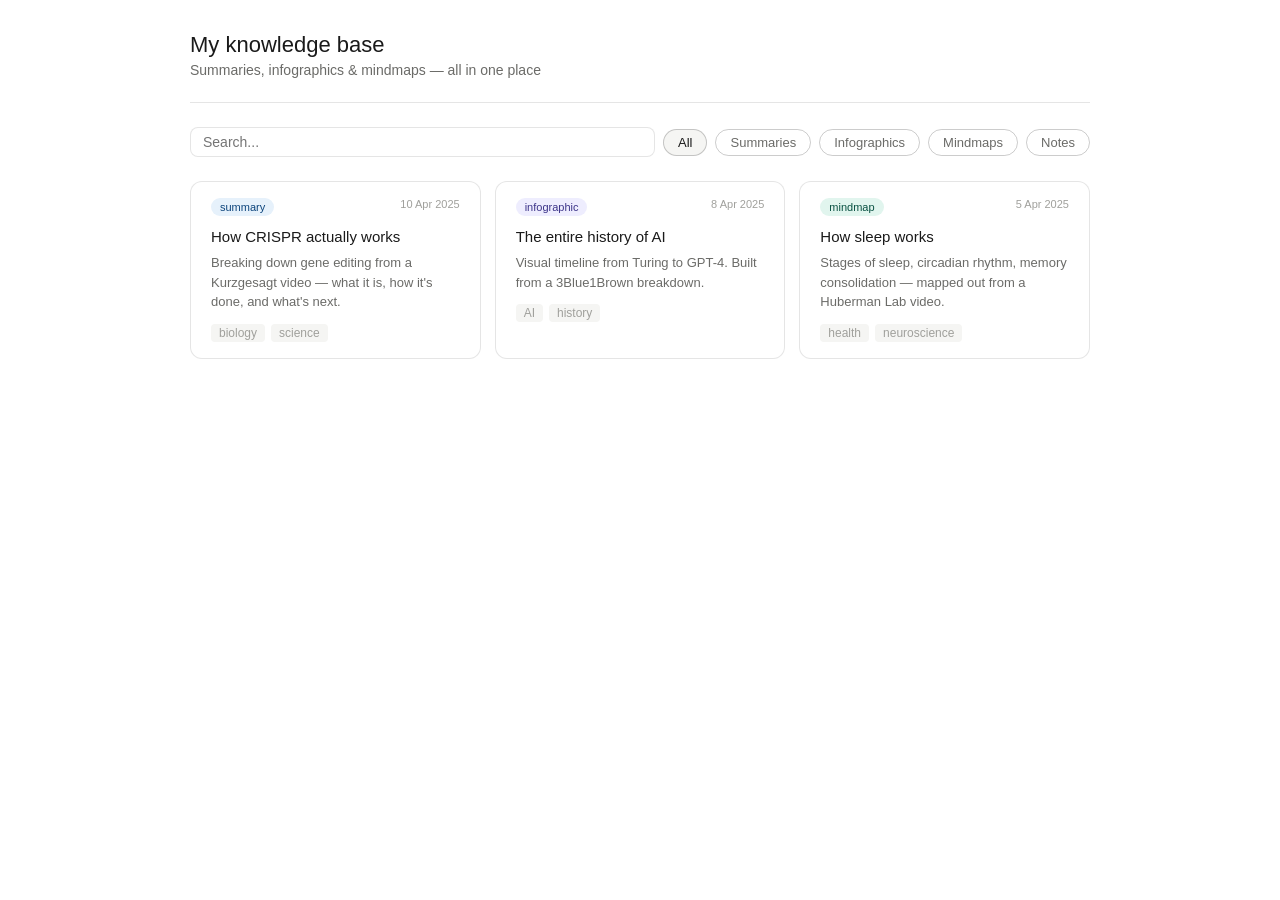
==== index.html @ 6d64b513 "Add initial HTML structure and JSON data for knowledge base" ====
<!DOCTYPE html>
<html lang="en">
<head>
  <meta charset="UTF-8" />
  <meta name="viewport" content="width=device-width, initial-scale=1.0" />
  <title>My Knowledge Base</title>
  <style>
    *, *::before, *::after { box-sizing: border-box; margin: 0; padding: 0; }

    :root {
      --bg: #ffffff;
      --bg-secondary: #f5f5f3;
      --text: #1a1a1a;
      --text-secondary: #6b6b68;
      --text-tertiary: #a0a09c;
      --border: rgba(0,0,0,0.1);
      --border-hover: rgba(0,0,0,0.2);
      --radius-md: 8px;
      --radius-lg: 12px;
    }

    @media (prefers-color-scheme: dark) {
      :root {
        --bg: #1c1c1a;
        --bg-secondary: #2a2a28;
        --text: #f0ede8;
        --text-secondary: #9a9892;
        --text-tertiary: #6a6866;
        --border: rgba(255,255,255,0.1);
        --border-hover: rgba(255,255,255,0.2);
      }
      .badge-summary { background: #0c447c !important; color: #b5d4f4 !important; }
      .badge-infographic { background: #3c3489 !important; color: #cecbf6 !important; }
      .badge-mindmap { background: #085041 !important; color: #9fe1cb !important; }
      .badge-notes { background: #633806 !important; color: #fac775 !important; }
      .tag { background: #2a2a28 !important; color: #9a9892 !important; }
    }

    body {
      font-family: -apple-system, BlinkMacSystemFont, 'Segoe UI', sans-serif;
      background: var(--bg);
      color: var(--text);
      min-height: 100vh;
      padding: 0 1rem;
    }

    .container { max-width: 900px; margin: 0 auto; }

    .header {
      padding: 2rem 0 1.5rem;
      border-bottom: 0.5px solid var(--border);
      margin-bottom: 1.5rem;
    }
    .header h1 { font-size: 22px; font-weight: 500; }
    .header p { font-size: 14px; color: var(--text-secondary); margin-top: 4px; }

    .controls {
      display: flex;
      gap: 8px;
      flex-wrap: wrap;
      margin-bottom: 1.5rem;
      align-items: center;
    }

    .search {
      flex: 1;
      min-width: 160px;
      font-size: 14px;
      padding: 6px 12px;
      border-radius: var(--radius-md);
      border: 0.5px solid var(--border);
      background: var(--bg);
      color: var(--text);
      outline: none;
    }
    .search:focus { border-color: var(--border-hover); }

    .filter-btn {
      font-size: 13px;
      padding: 5px 14px;
      border-radius: 20px;
      border: 0.5px solid var(--border-hover);
      background: transparent;
      color: var(--text-secondary);
      cursor: pointer;
      transition: all 0.15s;
      font-family: inherit;
    }
    .filter-btn:hover { background: var(--bg-secondary); }
    .filter-btn.active {
      background: var(--bg-secondary);
      color: var(--text);
      border-color: var(--border-hover);
      font-weight: 500;
    }

    .grid {
      display: grid;
      grid-template-columns: repeat(auto-fill, minmax(220px, 1fr));
      gap: 14px;
      padding-bottom: 3rem;
    }

    .card {
      background: var(--bg);
      border: 0.5px solid var(--border);
      border-radius: var(--radius-lg);
      padding: 1rem 1.25rem;
      cursor: pointer;
      transition: border-color 0.15s;
      text-decoration: none;
      display: block;
      color: inherit;
    }
    .card:hover { border-color: var(--border-hover); }

    .card-top {
      display: flex;
      justify-content: space-between;
      align-items: flex-start;
      margin-bottom: 10px;
    }

    .badge {
      font-size: 11px;
      padding: 3px 9px;
      border-radius: 20px;
      font-weight: 500;
    }
    .badge-summary    { background: #E6F1FB; color: #0C447C; }
    .badge-infographic{ background: #EEEDFE; color: #3C3489; }
    .badge-mindmap    { background: #E1F5EE; color: #085041; }
    .badge-notes      { background: #FAEEDA; color: #633806; }

    .card-date { font-size: 11px; color: var(--text-tertiary); }
    .card-title { font-size: 15px; font-weight: 500; margin-bottom: 6px; line-height: 1.4; }
    .card-desc { font-size: 13px; color: var(--text-secondary); line-height: 1.5; }

    .card-footer {
      margin-top: 12px;
      display: flex;
      gap: 6px;
      flex-wrap: wrap;
    }
    .tag {
      font-size: 12px;
      background: var(--bg-secondary);
      color: var(--text-tertiary);
      padding: 2px 8px;
      border-radius: 4px;
    }

    .empty {
      text-align: center;
      padding: 4rem 1rem;
      color: var(--text-tertiary);
      font-size: 14px;
      grid-column: 1 / -1;
    }
  </style>
</head>
<body>
  <div class="container">
    <div class="header">
      <h1>My knowledge base</h1>
      <p>Summaries, infographics & mindmaps — all in one place</p>
    </div>

    <div class="controls">
      <input class="search" type="text" id="search" placeholder="Search..." oninput="render()" />
      <button class="filter-btn active" data-type="all"         onclick="setFilter('all')">All</button>
      <button class="filter-btn"        data-type="summary"     onclick="setFilter('summary')">Summaries</button>
      <button class="filter-btn"        data-type="infographic" onclick="setFilter('infographic')">Infographics</button>
      <button class="filter-btn"        data-type="mindmap"     onclick="setFilter('mindmap')">Mindmaps</button>
      <button class="filter-btn"        data-type="notes"       onclick="setFilter('notes')">Notes</button>
    </div>

    <div class="grid" id="grid"></div>
  </div>

  <script>
    let posts = [];
    let activeFilter = 'all';

    async function loadPosts() {
      const res = await fetch('posts.json');
      posts = await res.json();
      render();
    }

    function setFilter(type) {
      activeFilter = type;
      document.querySelectorAll('.filter-btn').forEach(b =>
        b.classList.toggle('active', b.dataset.type === type)
      );
      render();
    }

    function render() {
      const q = document.getElementById('search').value.toLowerCase();
      const filtered = posts.filter(p => {
        const matchType = activeFilter === 'all' || p.type === activeFilter;
        const matchQ = !q ||
          p.title.toLowerCase().includes(q) ||
          p.desc.toLowerCase().includes(q) ||
          (p.tags || []).some(t => t.toLowerCase().includes(q));
        return matchType && matchQ;
      });

      const grid = document.getElementById('grid');

      if (filtered.length === 0) {
        grid.innerHTML = '<div class="empty">No posts found.</div>';
        return;
      }

      grid.innerHTML = filtered.map(p => `
        <a class="card" href="posts/${p.file}">
          <div class="card-top">
            <span class="badge badge-${p.type}">${p.type}</span>
            <span class="card-date">${formatDate(p.date)}</span>
          </div>
          <div class="card-title">${p.title}</div>
          <div class="card-desc">${p.desc}</div>
          <div class="card-footer">
            ${(p.tags || []).map(t => `<span class="tag">${t}</span>`).join('')}
          </div>
        </a>
      `).join('');
    }

    function formatDate(d) {
      return new Date(d).toLocaleDateString('en-GB', { day: 'numeric', month: 'short', year: 'numeric' });
    }

    loadPosts();
  </script>
</body>
</html>
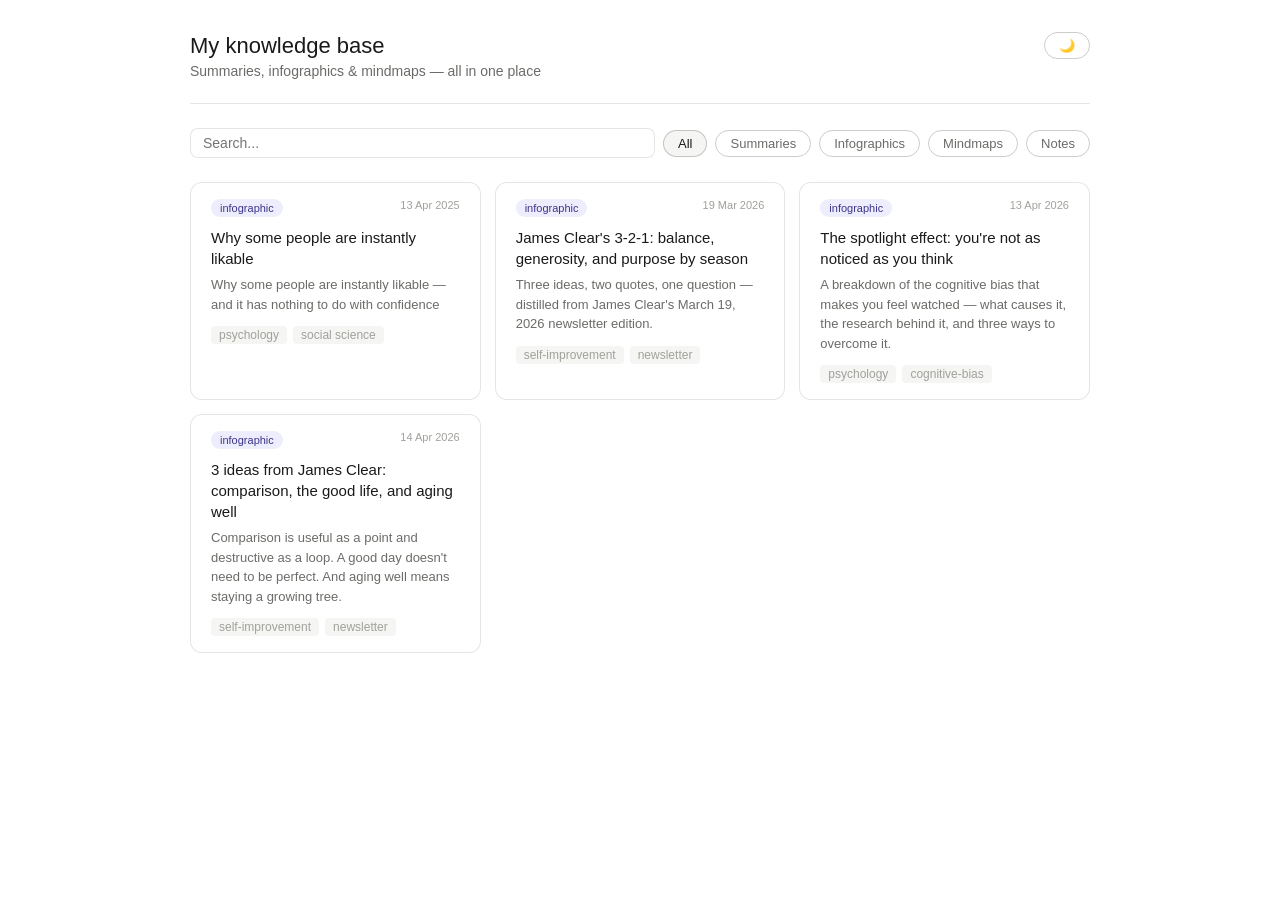
==== commit 340751bc: "feat: add four new blog posts and update index page with post links" ====
--- a/index.html
+++ b/index.html
@@ -1,6 +1,13 @@
 <!DOCTYPE html>
 <html lang="en">
 <head>
+  <script>
+    const savedTheme = localStorage.getItem('theme') || 'system';
+    const prefersDark = window.matchMedia('(prefers-color-scheme: dark)').matches;
+    if (savedTheme === 'dark' || (savedTheme === 'system' && prefersDark)) {
+      document.documentElement.setAttribute('data-theme', 'dark');
+    }
+  </script>
   <meta charset="UTF-8" />
   <meta name="viewport" content="width=device-width, initial-scale=1.0" />
   <title>My Knowledge Base</title>
@@ -19,22 +26,20 @@
       --radius-lg: 12px;
     }
 
-    @media (prefers-color-scheme: dark) {
-      :root {
-        --bg: #1c1c1a;
-        --bg-secondary: #2a2a28;
-        --text: #f0ede8;
-        --text-secondary: #9a9892;
-        --text-tertiary: #6a6866;
-        --border: rgba(255,255,255,0.1);
-        --border-hover: rgba(255,255,255,0.2);
-      }
-      .badge-summary { background: #0c447c !important; color: #b5d4f4 !important; }
-      .badge-infographic { background: #3c3489 !important; color: #cecbf6 !important; }
-      .badge-mindmap { background: #085041 !important; color: #9fe1cb !important; }
-      .badge-notes { background: #633806 !important; color: #fac775 !important; }
-      .tag { background: #2a2a28 !important; color: #9a9892 !important; }
-    }
+    [data-theme="dark"] {
+      --bg: #1c1c1a;
+      --bg-secondary: #2a2a28;
+      --text: #f0ede8;
+      --text-secondary: #9a9892;
+      --text-tertiary: #6a6866;
+      --border: rgba(255,255,255,0.1);
+      --border-hover: rgba(255,255,255,0.2);
+    }
+    [data-theme="dark"] .badge-summary { background: #0c447c !important; color: #b5d4f4 !important; }
+    [data-theme="dark"] .badge-infographic { background: #3c3489 !important; color: #cecbf6 !important; }
+    [data-theme="dark"] .badge-mindmap { background: #085041 !important; color: #9fe1cb !important; }
+    [data-theme="dark"] .badge-notes { background: #633806 !important; color: #fac775 !important; }
+    [data-theme="dark"] .tag { background: #2a2a28 !important; color: #9a9892 !important; }
 
     body {
       font-family: -apple-system, BlinkMacSystemFont, 'Segoe UI', sans-serif;
@@ -162,7 +167,10 @@
 <body>
   <div class="container">
     <div class="header">
-      <h1>My knowledge base</h1>
+      <div style="display: flex; justify-content: space-between; align-items: center;">
+        <h1>My knowledge base</h1>
+        <button id="theme-toggle" class="filter-btn" onclick="toggleTheme()" title="Toggle Day/Night Mode">🌙</button>
+      </div>
       <p>Summaries, infographics & mindmaps — all in one place</p>
     </div>
 
@@ -233,6 +241,20 @@
       return new Date(d).toLocaleDateString('en-GB', { day: 'numeric', month: 'short', year: 'numeric' });
     }
 
+    function toggleTheme() {
+      const current = document.documentElement.getAttribute('data-theme') === 'dark' ? 'dark' : 'light';
+      const toTheme = current === 'dark' ? 'light' : 'dark';
+      document.documentElement.setAttribute('data-theme', toTheme);
+      localStorage.setItem('theme', toTheme);
+      updateThemeToggleIcon();
+    }
+
+    function updateThemeToggleIcon() {
+      const isDark = document.documentElement.getAttribute('data-theme') === 'dark';
+      document.getElementById('theme-toggle').textContent = isDark ? '☀️' : '🌙';
+    }
+
+    updateThemeToggleIcon();
     loadPosts();
   </script>
 </body>
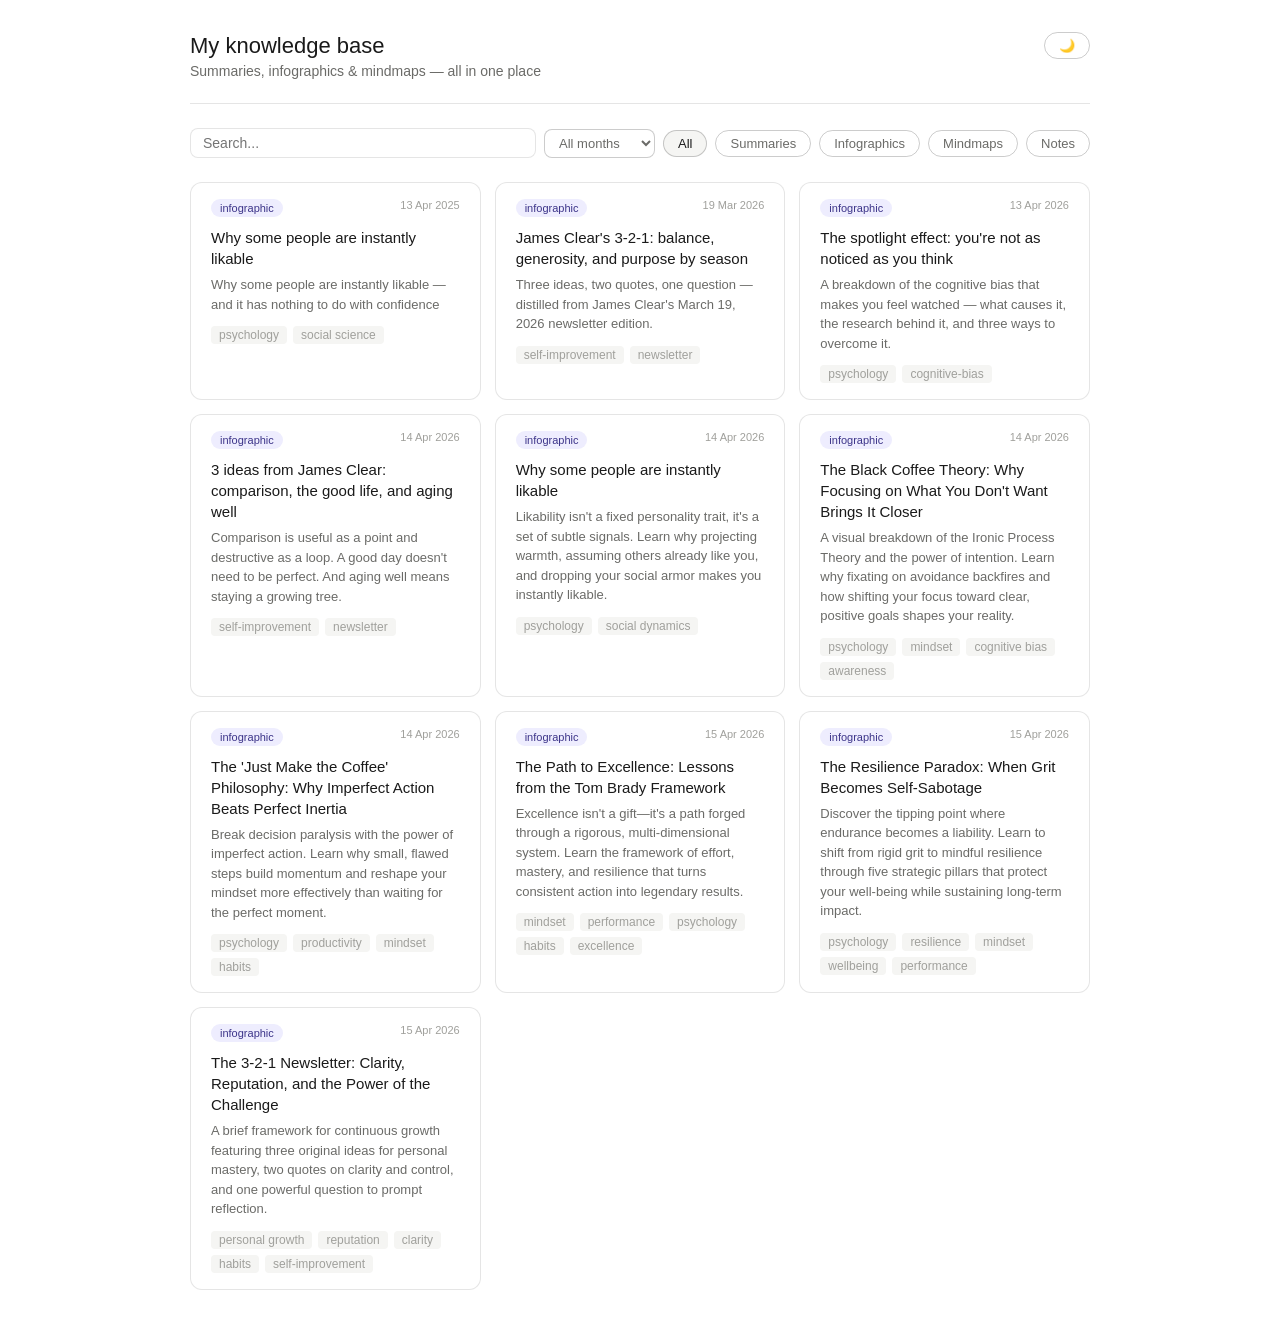
==== commit 7c38f241: "feat: add date filtering dropdown to index page to filter posts by month" ====
--- a/index.html
+++ b/index.html
@@ -79,6 +79,20 @@
       outline: none;
     }
     .search:focus { border-color: var(--border-hover); }
+
+    .date-filter {
+      font-size: 13px;
+      padding: 5px 10px;
+      border-radius: var(--radius-md);
+      border: 0.5px solid var(--border-hover);
+      background: var(--bg);
+      color: var(--text-secondary);
+      cursor: pointer;
+      font-family: inherit;
+      outline: none;
+      transition: border-color 0.15s;
+    }
+    .date-filter:focus { border-color: var(--border-hover); color: var(--text); }
 
     .filter-btn {
       font-size: 13px;
@@ -176,6 +190,9 @@
 
     <div class="controls">
       <input class="search" type="text" id="search" placeholder="Search..." oninput="render()" />
+      <select class="date-filter" id="date-filter" onchange="render()">
+        <option value="all">All months</option>
+      </select>
       <button class="filter-btn active" data-type="all"         onclick="setFilter('all')">All</button>
       <button class="filter-btn"        data-type="summary"     onclick="setFilter('summary')">Summaries</button>
       <button class="filter-btn"        data-type="infographic" onclick="setFilter('infographic')">Infographics</button>
@@ -193,7 +210,25 @@
     async function loadPosts() {
       const res = await fetch('posts.json');
       posts = await res.json();
+      populateDateFilter();
       render();
+    }
+
+    function populateDateFilter() {
+      // Collect unique YYYY-MM keys, sorted newest first
+      const monthSet = new Set(
+        posts.map(p => p.date.slice(0, 7))
+      );
+      const months = [...monthSet].sort((a, b) => b.localeCompare(a));
+      const sel = document.getElementById('date-filter');
+      months.forEach(ym => {
+        const [y, m] = ym.split('-');
+        const label = new Date(+y, +m - 1, 1).toLocaleDateString('en-GB', { month: 'long', year: 'numeric' });
+        const opt = document.createElement('option');
+        opt.value = ym;
+        opt.textContent = label;
+        sel.appendChild(opt);
+      });
     }
 
     function setFilter(type) {
@@ -206,13 +241,15 @@
 
     function render() {
       const q = document.getElementById('search').value.toLowerCase();
+      const dateVal = document.getElementById('date-filter').value;
       const filtered = posts.filter(p => {
         const matchType = activeFilter === 'all' || p.type === activeFilter;
+        const matchDate = dateVal === 'all' || p.date.startsWith(dateVal);
         const matchQ = !q ||
           p.title.toLowerCase().includes(q) ||
           p.desc.toLowerCase().includes(q) ||
           (p.tags || []).some(t => t.toLowerCase().includes(q));
-        return matchType && matchQ;
+        return matchType && matchDate && matchQ;
       });
 
       const grid = document.getElementById('grid');
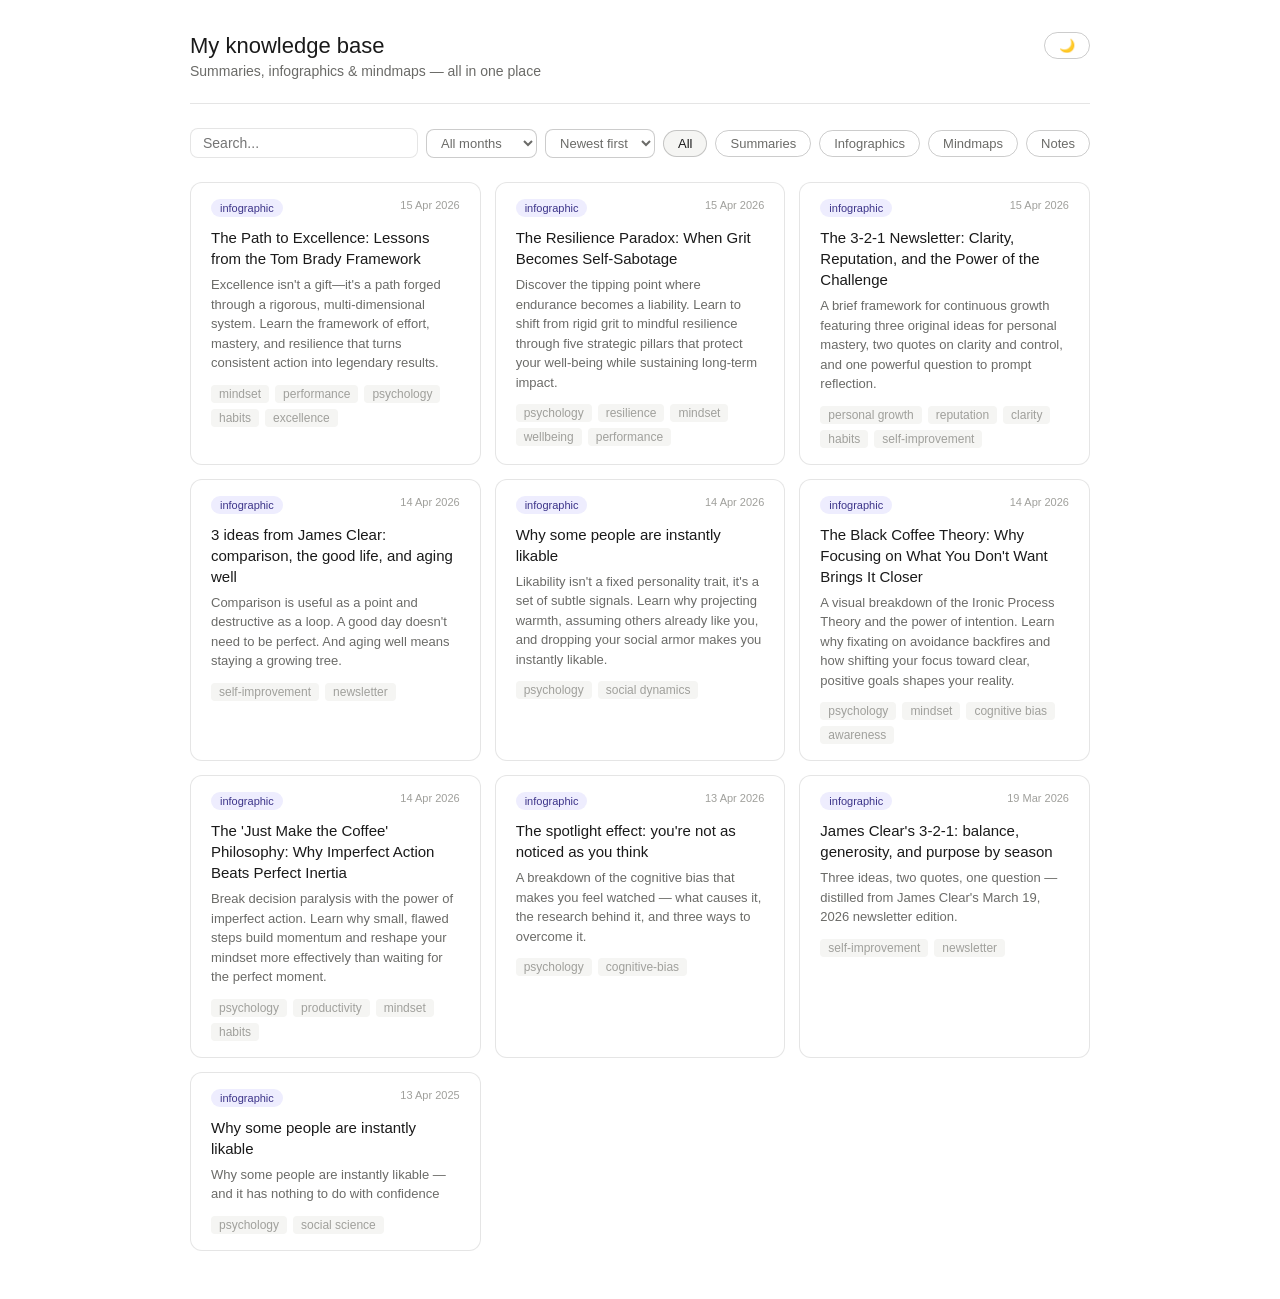
==== commit 647f20a3: "feat: implement dynamic post filtering, sorting, and theme toggling with URL state synchronization" ====
--- a/index.html
+++ b/index.html
@@ -11,172 +11,7 @@
   <meta charset="UTF-8" />
   <meta name="viewport" content="width=device-width, initial-scale=1.0" />
   <title>My Knowledge Base</title>
-  <style>
-    *, *::before, *::after { box-sizing: border-box; margin: 0; padding: 0; }
-
-    :root {
-      --bg: #ffffff;
-      --bg-secondary: #f5f5f3;
-      --text: #1a1a1a;
-      --text-secondary: #6b6b68;
-      --text-tertiary: #a0a09c;
-      --border: rgba(0,0,0,0.1);
-      --border-hover: rgba(0,0,0,0.2);
-      --radius-md: 8px;
-      --radius-lg: 12px;
-    }
-
-    [data-theme="dark"] {
-      --bg: #1c1c1a;
-      --bg-secondary: #2a2a28;
-      --text: #f0ede8;
-      --text-secondary: #9a9892;
-      --text-tertiary: #6a6866;
-      --border: rgba(255,255,255,0.1);
-      --border-hover: rgba(255,255,255,0.2);
-    }
-    [data-theme="dark"] .badge-summary { background: #0c447c !important; color: #b5d4f4 !important; }
-    [data-theme="dark"] .badge-infographic { background: #3c3489 !important; color: #cecbf6 !important; }
-    [data-theme="dark"] .badge-mindmap { background: #085041 !important; color: #9fe1cb !important; }
-    [data-theme="dark"] .badge-notes { background: #633806 !important; color: #fac775 !important; }
-    [data-theme="dark"] .tag { background: #2a2a28 !important; color: #9a9892 !important; }
-
-    body {
-      font-family: -apple-system, BlinkMacSystemFont, 'Segoe UI', sans-serif;
-      background: var(--bg);
-      color: var(--text);
-      min-height: 100vh;
-      padding: 0 1rem;
-    }
-
-    .container { max-width: 900px; margin: 0 auto; }
-
-    .header {
-      padding: 2rem 0 1.5rem;
-      border-bottom: 0.5px solid var(--border);
-      margin-bottom: 1.5rem;
-    }
-    .header h1 { font-size: 22px; font-weight: 500; }
-    .header p { font-size: 14px; color: var(--text-secondary); margin-top: 4px; }
-
-    .controls {
-      display: flex;
-      gap: 8px;
-      flex-wrap: wrap;
-      margin-bottom: 1.5rem;
-      align-items: center;
-    }
-
-    .search {
-      flex: 1;
-      min-width: 160px;
-      font-size: 14px;
-      padding: 6px 12px;
-      border-radius: var(--radius-md);
-      border: 0.5px solid var(--border);
-      background: var(--bg);
-      color: var(--text);
-      outline: none;
-    }
-    .search:focus { border-color: var(--border-hover); }
-
-    .date-filter {
-      font-size: 13px;
-      padding: 5px 10px;
-      border-radius: var(--radius-md);
-      border: 0.5px solid var(--border-hover);
-      background: var(--bg);
-      color: var(--text-secondary);
-      cursor: pointer;
-      font-family: inherit;
-      outline: none;
-      transition: border-color 0.15s;
-    }
-    .date-filter:focus { border-color: var(--border-hover); color: var(--text); }
-
-    .filter-btn {
-      font-size: 13px;
-      padding: 5px 14px;
-      border-radius: 20px;
-      border: 0.5px solid var(--border-hover);
-      background: transparent;
-      color: var(--text-secondary);
-      cursor: pointer;
-      transition: all 0.15s;
-      font-family: inherit;
-    }
-    .filter-btn:hover { background: var(--bg-secondary); }
-    .filter-btn.active {
-      background: var(--bg-secondary);
-      color: var(--text);
-      border-color: var(--border-hover);
-      font-weight: 500;
-    }
-
-    .grid {
-      display: grid;
-      grid-template-columns: repeat(auto-fill, minmax(220px, 1fr));
-      gap: 14px;
-      padding-bottom: 3rem;
-    }
-
-    .card {
-      background: var(--bg);
-      border: 0.5px solid var(--border);
-      border-radius: var(--radius-lg);
-      padding: 1rem 1.25rem;
-      cursor: pointer;
-      transition: border-color 0.15s;
-      text-decoration: none;
-      display: block;
-      color: inherit;
-    }
-    .card:hover { border-color: var(--border-hover); }
-
-    .card-top {
-      display: flex;
-      justify-content: space-between;
-      align-items: flex-start;
-      margin-bottom: 10px;
-    }
-
-    .badge {
-      font-size: 11px;
-      padding: 3px 9px;
-      border-radius: 20px;
-      font-weight: 500;
-    }
-    .badge-summary    { background: #E6F1FB; color: #0C447C; }
-    .badge-infographic{ background: #EEEDFE; color: #3C3489; }
-    .badge-mindmap    { background: #E1F5EE; color: #085041; }
-    .badge-notes      { background: #FAEEDA; color: #633806; }
-
-    .card-date { font-size: 11px; color: var(--text-tertiary); }
-    .card-title { font-size: 15px; font-weight: 500; margin-bottom: 6px; line-height: 1.4; }
-    .card-desc { font-size: 13px; color: var(--text-secondary); line-height: 1.5; }
-
-    .card-footer {
-      margin-top: 12px;
-      display: flex;
-      gap: 6px;
-      flex-wrap: wrap;
-    }
-    .tag {
-      font-size: 12px;
-      background: var(--bg-secondary);
-      color: var(--text-tertiary);
-      padding: 2px 8px;
-      border-radius: 4px;
-    }
-
-    .empty {
-      text-align: center;
-      padding: 4rem 1rem;
-      color: var(--text-tertiary);
-      font-size: 14px;
-      grid-column: 1 / -1;
-    }
-  </style>
+  <link rel="stylesheet" href="main.css" />
 </head>
 <body>
   <div class="container">
@@ -193,6 +28,10 @@
       <select class="date-filter" id="date-filter" onchange="render()">
         <option value="all">All months</option>
       </select>
+      <select class="sort-filter" id="sort-filter" onchange="handleSortChange()">
+        <option value="newest">Newest first</option>
+        <option value="oldest">Oldest first</option>
+      </select>
       <button class="filter-btn active" data-type="all"         onclick="setFilter('all')">All</button>
       <button class="filter-btn"        data-type="summary"     onclick="setFilter('summary')">Summaries</button>
       <button class="filter-btn"        data-type="infographic" onclick="setFilter('infographic')">Infographics</button>
@@ -203,96 +42,19 @@
     <div class="grid" id="grid"></div>
   </div>
 
-  <script>
-    let posts = [];
-    let activeFilter = 'all';
+  <!-- Card template for secure, clean rendering -->
+  <template id="card-template">
+    <a class="card" href="#">
+      <div class="card-top">
+        <span class="badge"></span>
+        <span class="card-date"></span>
+      </div>
+      <div class="card-title"></div>
+      <div class="card-desc"></div>
+      <div class="card-footer"></div>
+    </a>
+  </template>
 
-    async function loadPosts() {
-      const res = await fetch('posts.json');
-      posts = await res.json();
-      populateDateFilter();
-      render();
-    }
-
-    function populateDateFilter() {
-      // Collect unique YYYY-MM keys, sorted newest first
-      const monthSet = new Set(
-        posts.map(p => p.date.slice(0, 7))
-      );
-      const months = [...monthSet].sort((a, b) => b.localeCompare(a));
-      const sel = document.getElementById('date-filter');
-      months.forEach(ym => {
-        const [y, m] = ym.split('-');
-        const label = new Date(+y, +m - 1, 1).toLocaleDateString('en-GB', { month: 'long', year: 'numeric' });
-        const opt = document.createElement('option');
-        opt.value = ym;
-        opt.textContent = label;
-        sel.appendChild(opt);
-      });
-    }
-
-    function setFilter(type) {
-      activeFilter = type;
-      document.querySelectorAll('.filter-btn').forEach(b =>
-        b.classList.toggle('active', b.dataset.type === type)
-      );
-      render();
-    }
-
-    function render() {
-      const q = document.getElementById('search').value.toLowerCase();
-      const dateVal = document.getElementById('date-filter').value;
-      const filtered = posts.filter(p => {
-        const matchType = activeFilter === 'all' || p.type === activeFilter;
-        const matchDate = dateVal === 'all' || p.date.startsWith(dateVal);
-        const matchQ = !q ||
-          p.title.toLowerCase().includes(q) ||
-          p.desc.toLowerCase().includes(q) ||
-          (p.tags || []).some(t => t.toLowerCase().includes(q));
-        return matchType && matchDate && matchQ;
-      });
-
-      const grid = document.getElementById('grid');
-
-      if (filtered.length === 0) {
-        grid.innerHTML = '<div class="empty">No posts found.</div>';
-        return;
-      }
-
-      grid.innerHTML = filtered.map(p => `
-        <a class="card" href="posts/${p.file}">
-          <div class="card-top">
-            <span class="badge badge-${p.type}">${p.type}</span>
-            <span class="card-date">${formatDate(p.date)}</span>
-          </div>
-          <div class="card-title">${p.title}</div>
-          <div class="card-desc">${p.desc}</div>
-          <div class="card-footer">
-            ${(p.tags || []).map(t => `<span class="tag">${t}</span>`).join('')}
-          </div>
-        </a>
-      `).join('');
-    }
-
-    function formatDate(d) {
-      return new Date(d).toLocaleDateString('en-GB', { day: 'numeric', month: 'short', year: 'numeric' });
-    }
-
-    function toggleTheme() {
-      const current = document.documentElement.getAttribute('data-theme') === 'dark' ? 'dark' : 'light';
-      const toTheme = current === 'dark' ? 'light' : 'dark';
-      document.documentElement.setAttribute('data-theme', toTheme);
-      localStorage.setItem('theme', toTheme);
-      updateThemeToggleIcon();
-    }
-
-    function updateThemeToggleIcon() {
-      const isDark = document.documentElement.getAttribute('data-theme') === 'dark';
-      document.getElementById('theme-toggle').textContent = isDark ? '☀️' : '🌙';
-    }
-
-    updateThemeToggleIcon();
-    loadPosts();
-  </script>
+  <script src="main.js"></script>
 </body>
 </html>
--- a/main.css
+++ b/main.css
@@ -0,0 +1,189 @@
+*, *::before, *::after { box-sizing: border-box; margin: 0; padding: 0; }
+
+:root {
+  --bg: #ffffff;
+  --bg-secondary: #f5f5f3;
+  --text: #1a1a1a;
+  --text-secondary: #6b6b68;
+  --text-tertiary: #a0a09c;
+  --border: rgba(0,0,0,0.1);
+  --border-hover: rgba(0,0,0,0.2);
+  --radius-md: 8px;
+  --radius-lg: 12px;
+}
+
+[data-theme="dark"] {
+  --bg: #1c1c1a;
+  --bg-secondary: #2a2a28;
+  --text: #f0ede8;
+  --text-secondary: #9a9892;
+  --text-tertiary: #6a6866;
+  --border: rgba(255,255,255,0.1);
+  --border-hover: rgba(255,255,255,0.2);
+}
+[data-theme="dark"] .badge-summary { background: #0c447c !important; color: #b5d4f4 !important; }
+[data-theme="dark"] .badge-infographic { background: #3c3489 !important; color: #cecbf6 !important; }
+[data-theme="dark"] .badge-mindmap { background: #085041 !important; color: #9fe1cb !important; }
+[data-theme="dark"] .badge-notes { background: #633806 !important; color: #fac775 !important; }
+[data-theme="dark"] .tag { background: #2a2a28 !important; color: #9a9892 !important; }
+
+body {
+  font-family: -apple-system, BlinkMacSystemFont, 'Segoe UI', sans-serif;
+  background: var(--bg);
+  color: var(--text);
+  min-height: 100vh;
+  padding: 0 1rem;
+  transition: background 0.3s ease, color 0.3s ease;
+}
+
+.container { max-width: 900px; margin: 0 auto; }
+
+.header {
+  padding: 2rem 0 1.5rem;
+  border-bottom: 0.5px solid var(--border);
+  margin-bottom: 1.5rem;
+}
+.header h1 { font-size: 22px; font-weight: 500; }
+.header p { font-size: 14px; color: var(--text-secondary); margin-top: 4px; }
+
+.controls {
+  display: flex;
+  gap: 8px;
+  flex-wrap: wrap;
+  margin-bottom: 1.5rem;
+  align-items: center;
+}
+
+.search {
+  flex: 1;
+  min-width: 160px;
+  font-size: 14px;
+  padding: 6px 12px;
+  border-radius: var(--radius-md);
+  border: 0.5px solid var(--border);
+  background: var(--bg);
+  color: var(--text);
+  outline: none;
+}
+.search:focus { border-color: var(--border-hover); }
+
+.date-filter, .sort-filter {
+  font-size: 13px;
+  padding: 5px 10px;
+  border-radius: var(--radius-md);
+  border: 0.5px solid var(--border-hover);
+  background: var(--bg);
+  color: var(--text-secondary);
+  cursor: pointer;
+  font-family: inherit;
+  outline: none;
+  transition: border-color 0.15s;
+}
+.date-filter:focus, .sort-filter:focus { border-color: var(--border-hover); color: var(--text); }
+
+.filter-btn {
+  font-size: 13px;
+  padding: 5px 14px;
+  border-radius: 20px;
+  border: 0.5px solid var(--border-hover);
+  background: transparent;
+  color: var(--text-secondary);
+  cursor: pointer;
+  transition: all 0.15s;
+  font-family: inherit;
+}
+.filter-btn:hover { background: var(--bg-secondary); }
+.filter-btn.active {
+  background: var(--bg-secondary);
+  color: var(--text);
+  border-color: var(--border-hover);
+  font-weight: 500;
+}
+
+.grid {
+  display: grid;
+  grid-template-columns: repeat(auto-fill, minmax(220px, 1fr));
+  gap: 14px;
+  padding-bottom: 3rem;
+}
+
+.card {
+  background: var(--bg);
+  border: 0.5px solid var(--border);
+  border-radius: var(--radius-lg);
+  padding: 1rem 1.25rem;
+  cursor: pointer;
+  transition: transform 0.2s, box-shadow 0.2s, border-color 0.15s;
+  text-decoration: none;
+  display: block;
+  color: inherit;
+}
+.card:hover { transform: translateY(-2px); box-shadow: 0 4px 12px var(--border); border-color: var(--border-hover); }
+
+.card-top {
+  display: flex;
+  justify-content: space-between;
+  align-items: flex-start;
+  margin-bottom: 10px;
+}
+
+.badge {
+  font-size: 11px;
+  padding: 3px 9px;
+  border-radius: 20px;
+  font-weight: 500;
+}
+.badge-summary    { background: #E6F1FB; color: #0C447C; }
+.badge-infographic{ background: #EEEDFE; color: #3C3489; }
+.badge-mindmap    { background: #E1F5EE; color: #085041; }
+.badge-notes      { background: #FAEEDA; color: #633806; }
+
+.card-date { font-size: 11px; color: var(--text-tertiary); }
+.card-title { font-size: 15px; font-weight: 500; margin-bottom: 6px; line-height: 1.4; }
+.card-desc { font-size: 13px; color: var(--text-secondary); line-height: 1.5; }
+
+.card-footer {
+  margin-top: 12px;
+  display: flex;
+  gap: 6px;
+  flex-wrap: wrap;
+}
+
+.tag {
+  font-size: 12px;
+  background: var(--bg-secondary);
+  color: var(--text-tertiary);
+  padding: 2px 8px;
+  border-radius: 4px;
+  border: none;
+  cursor: pointer;
+  transition: all 0.15s;
+  font-family: inherit;
+}
+.tag:hover {
+  background: var(--border);
+  color: var(--text);
+}
+
+.empty {
+  text-align: center;
+  padding: 4rem 1rem;
+  color: var(--text-tertiary);
+  font-size: 14px;
+  grid-column: 1 / -1;
+  display: flex;
+  flex-direction: column;
+  align-items: center;
+  gap: 12px;
+}
+.clear-btn {
+  background: var(--bg-secondary);
+  border: 1px solid var(--border);
+  color: var(--text);
+  padding: 6px 12px;
+  border-radius: var(--radius-md);
+  cursor: pointer;
+  font-size: 13px;
+  transition: background 0.15s;
+}
+.clear-btn:hover { background: var(--border); }
